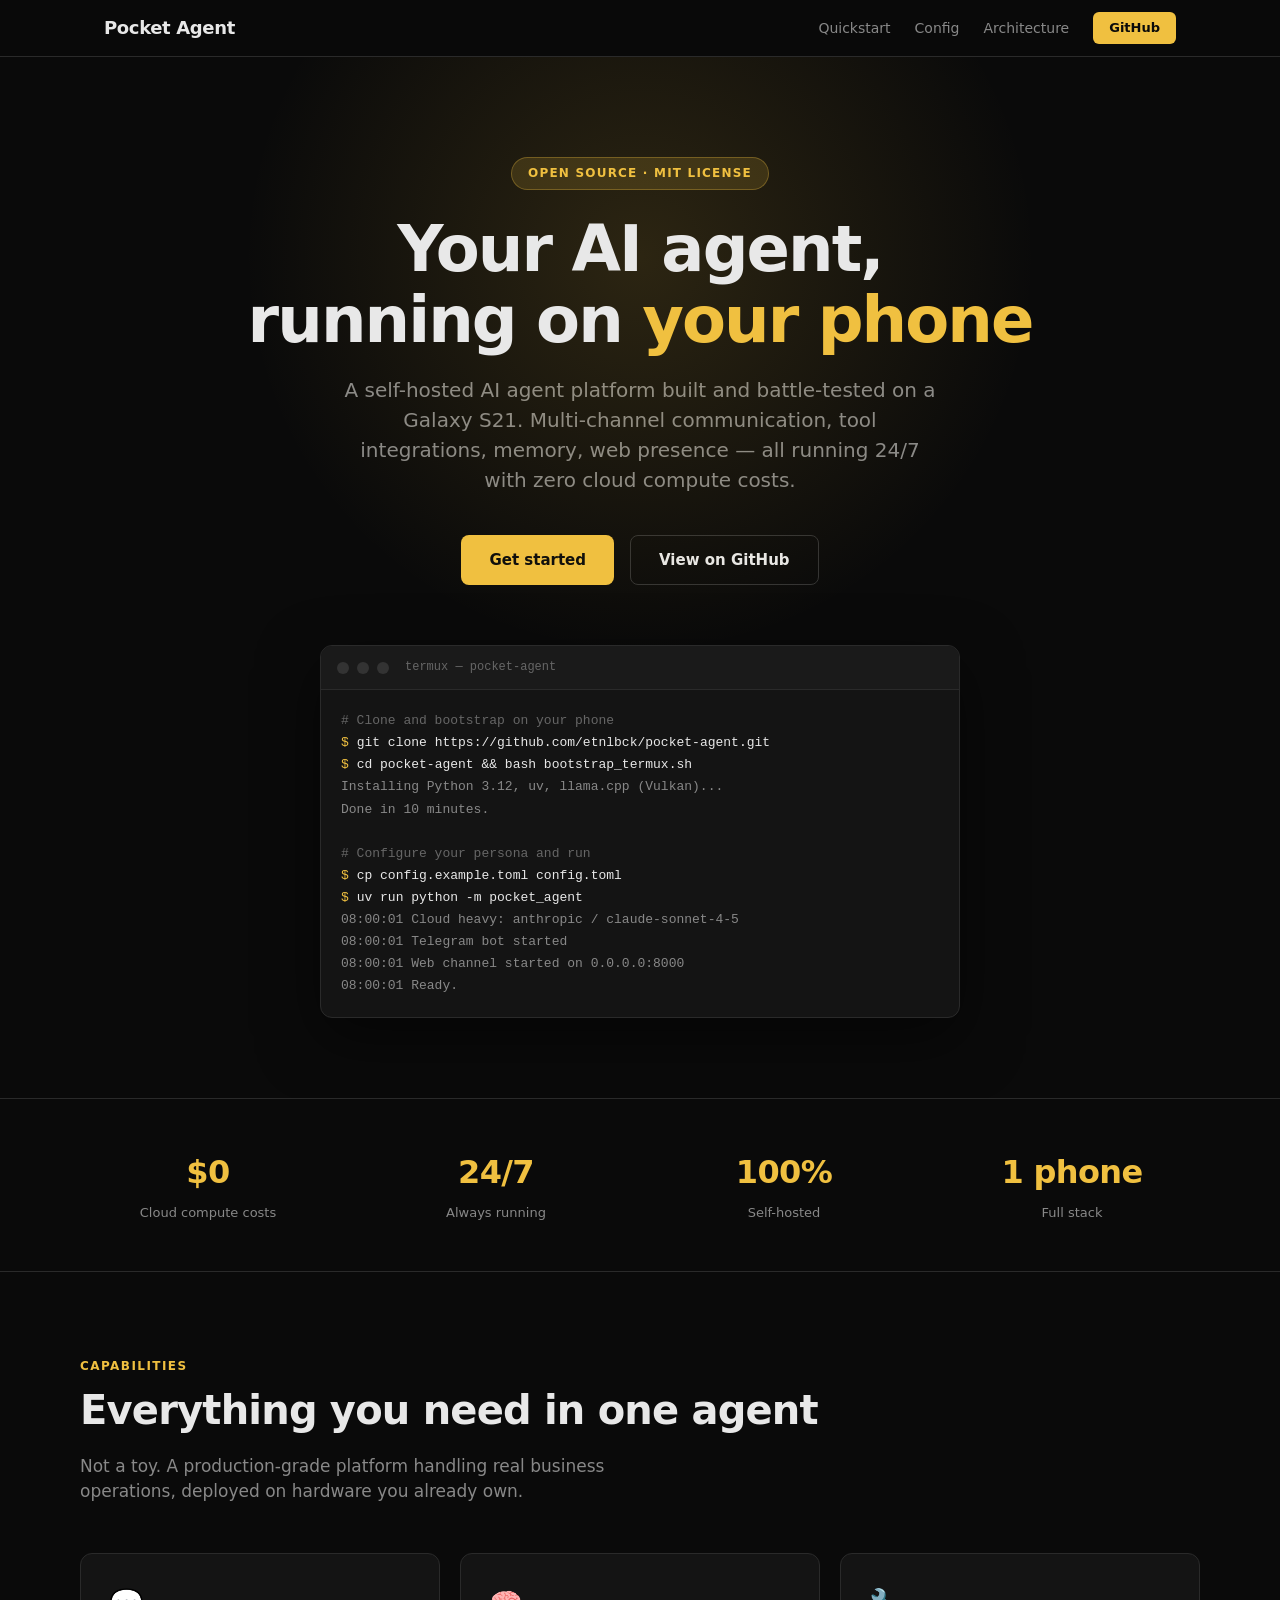
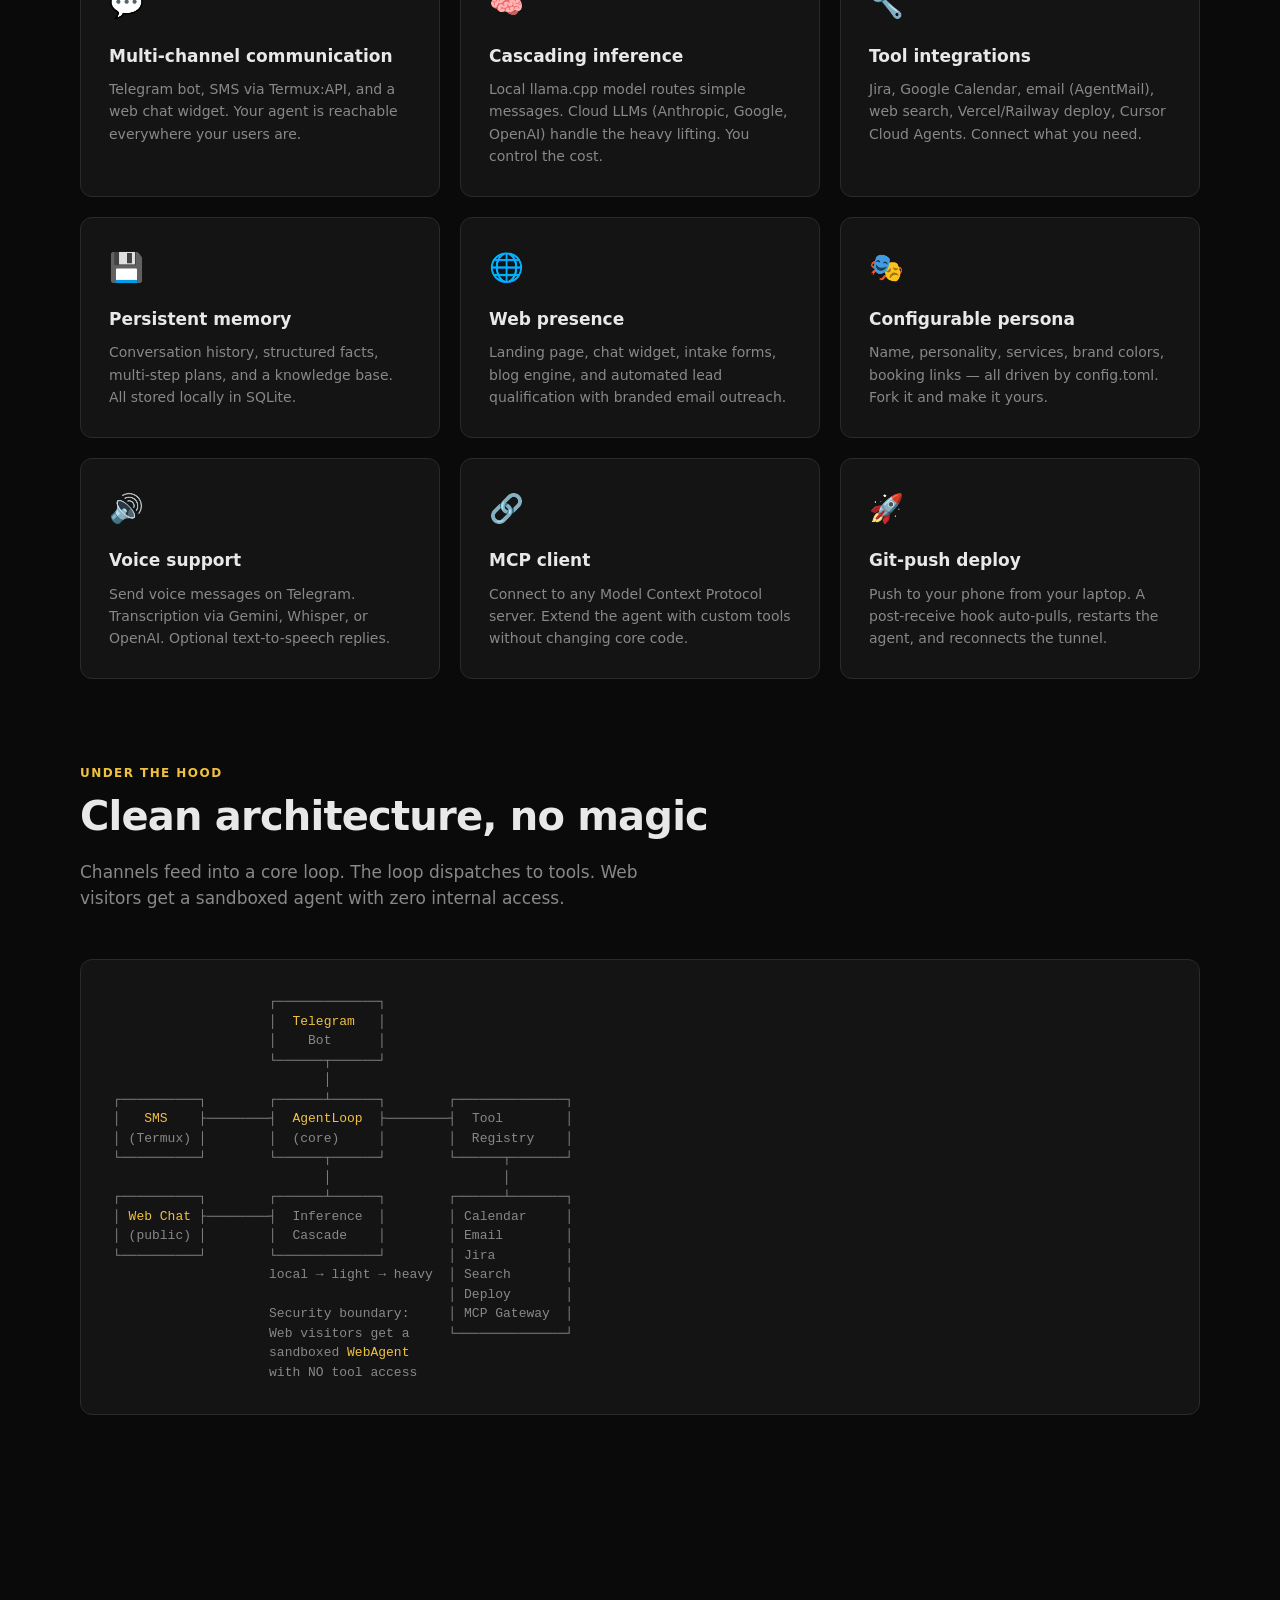
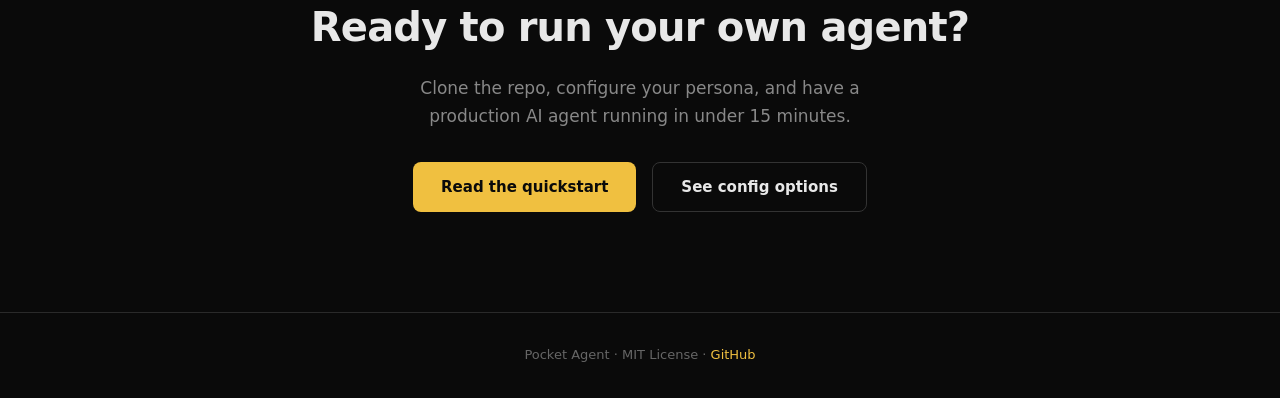
==== docs/index.html @ 8a8de4cc "Add documentation site — dark-themed landing page + 3 docs pages Product showcase landing page with " ====
<!DOCTYPE html>
<html lang="en">
<head>
  <meta charset="utf-8">
  <meta name="viewport" content="width=device-width, initial-scale=1">
  <title>Pocket Agent — Your AI, running on your phone</title>
  <meta name="description" content="A self-hosted AI agent platform that runs on a Galaxy S21 or anywhere. Multi-channel, tool-integrated, configurable persona. Zero cloud compute.">
  <meta property="og:title" content="Pocket Agent">
  <meta property="og:description" content="A self-hosted AI agent platform that runs on your phone — or anywhere.">
  <meta property="og:type" content="website">
  <meta property="og:url" content="https://etnlbck.github.io/pocket-agent/">
  <meta name="twitter:card" content="summary_large_image">
  <link rel="stylesheet" href="assets/style.css">
</head>
<body>

<!-- Nav -->
<nav class="site-nav">
  <div class="container">
    <a href="./" class="nav-brand">Pocket Agent</a>
    <div class="nav-links">
      <a href="quickstart" class="nav-link">Quickstart</a>
      <a href="configuration" class="nav-link">Config</a>
      <a href="architecture" class="nav-link">Architecture</a>
      <a href="https://github.com/etnlbck/pocket-agent" target="_blank" rel="noopener" class="nav-cta">GitHub</a>
    </div>
  </div>
</nav>

<!-- Hero -->
<section class="hero">
  <span class="hero-badge">Open Source &middot; MIT License</span>
  <h1>Your AI agent,<br>running on <span class="accent">your phone</span></h1>
  <p class="subtitle">
    A self-hosted AI agent platform built and battle-tested on a Galaxy S21.
    Multi-channel communication, tool integrations, memory, web presence &mdash;
    all running 24/7 with zero cloud compute costs.
  </p>
  <div class="hero-actions">
    <a href="quickstart" class="btn btn-primary">Get started</a>
    <a href="https://github.com/etnlbck/pocket-agent" target="_blank" rel="noopener" class="btn btn-secondary">View on GitHub</a>
  </div>

  <div class="terminal-preview">
    <div class="terminal">
      <div class="terminal-header">
        <span class="terminal-dot"></span>
        <span class="terminal-dot"></span>
        <span class="terminal-dot"></span>
        <span class="terminal-title">termux &mdash; pocket-agent</span>
      </div>
      <div class="terminal-body"><span class="comment"># Clone and bootstrap on your phone</span>
<span class="prompt">$</span> <span class="cmd">git clone https://github.com/etnlbck/pocket-agent.git</span>
<span class="prompt">$</span> <span class="cmd">cd pocket-agent && bash bootstrap_termux.sh</span>
<span class="output">Installing Python 3.12, uv, llama.cpp (Vulkan)...</span>
<span class="output">Done in 10 minutes.</span>

<span class="comment"># Configure your persona and run</span>
<span class="prompt">$</span> <span class="cmd">cp config.example.toml config.toml</span>
<span class="prompt">$</span> <span class="cmd">uv run python -m pocket_agent</span>
<span class="output">08:00:01 Cloud heavy: anthropic / claude-sonnet-4-5</span>
<span class="output">08:00:01 Telegram bot started</span>
<span class="output">08:00:01 Web channel started on 0.0.0.0:8000</span>
<span class="output">08:00:01 Ready.</span></div>
    </div>
  </div>
</section>

<!-- Stats -->
<section class="stats">
  <div class="container">
    <div>
      <div class="stat-value">$0</div>
      <div class="stat-label">Cloud compute costs</div>
    </div>
    <div>
      <div class="stat-value">24/7</div>
      <div class="stat-label">Always running</div>
    </div>
    <div>
      <div class="stat-value">100%</div>
      <div class="stat-label">Self-hosted</div>
    </div>
    <div>
      <div class="stat-value">1 phone</div>
      <div class="stat-label">Full stack</div>
    </div>
  </div>
</section>

<!-- Features -->
<section class="showcase">
  <div class="container">
    <span class="section-label">Capabilities</span>
    <h2 class="section-title">Everything you need in one agent</h2>
    <p class="section-subtitle">
      Not a toy. A production-grade platform handling real business operations,
      deployed on hardware you already own.
    </p>

    <div class="feature-grid">
      <div class="feature-card">
        <div class="feature-icon">&#x1F4AC;</div>
        <h3>Multi-channel communication</h3>
        <p>Telegram bot, SMS via Termux:API, and a web chat widget. Your agent is reachable everywhere your users are.</p>
      </div>
      <div class="feature-card">
        <div class="feature-icon">&#x1F9E0;</div>
        <h3>Cascading inference</h3>
        <p>Local llama.cpp model routes simple messages. Cloud LLMs (Anthropic, Google, OpenAI) handle the heavy lifting. You control the cost.</p>
      </div>
      <div class="feature-card">
        <div class="feature-icon">&#x1F527;</div>
        <h3>Tool integrations</h3>
        <p>Jira, Google Calendar, email (AgentMail), web search, Vercel/Railway deploy, Cursor Cloud Agents. Connect what you need.</p>
      </div>
      <div class="feature-card">
        <div class="feature-icon">&#x1F4BE;</div>
        <h3>Persistent memory</h3>
        <p>Conversation history, structured facts, multi-step plans, and a knowledge base. All stored locally in SQLite.</p>
      </div>
      <div class="feature-card">
        <div class="feature-icon">&#x1F310;</div>
        <h3>Web presence</h3>
        <p>Landing page, chat widget, intake forms, blog engine, and automated lead qualification with branded email outreach.</p>
      </div>
      <div class="feature-card">
        <div class="feature-icon">&#x1F3AD;</div>
        <h3>Configurable persona</h3>
        <p>Name, personality, services, brand colors, booking links &mdash; all driven by config.toml. Fork it and make it yours.</p>
      </div>
      <div class="feature-card">
        <div class="feature-icon">&#x1F50A;</div>
        <h3>Voice support</h3>
        <p>Send voice messages on Telegram. Transcription via Gemini, Whisper, or OpenAI. Optional text-to-speech replies.</p>
      </div>
      <div class="feature-card">
        <div class="feature-icon">&#x1F517;</div>
        <h3>MCP client</h3>
        <p>Connect to any Model Context Protocol server. Extend the agent with custom tools without changing core code.</p>
      </div>
      <div class="feature-card">
        <div class="feature-icon">&#x1F680;</div>
        <h3>Git-push deploy</h3>
        <p>Push to your phone from your laptop. A post-receive hook auto-pulls, restarts the agent, and reconnects the tunnel.</p>
      </div>
    </div>
  </div>
</section>

<!-- Architecture -->
<section class="showcase" style="padding-top: 0;">
  <div class="container">
    <span class="section-label">Under the hood</span>
    <h2 class="section-title">Clean architecture, no magic</h2>
    <p class="section-subtitle">
      Channels feed into a core loop. The loop dispatches to tools.
      Web visitors get a sandboxed agent with zero internal access.
    </p>

    <div class="arch-diagram">
      <pre>
                    &#x250C;&#x2500;&#x2500;&#x2500;&#x2500;&#x2500;&#x2500;&#x2500;&#x2500;&#x2500;&#x2500;&#x2500;&#x2500;&#x2500;&#x2510;
                    &#x2502;  <span class="highlight">Telegram</span>   &#x2502;
                    &#x2502;    Bot      &#x2502;
                    &#x2514;&#x2500;&#x2500;&#x2500;&#x2500;&#x2500;&#x2500;&#x252C;&#x2500;&#x2500;&#x2500;&#x2500;&#x2500;&#x2500;&#x2518;
                           &#x2502;
&#x250C;&#x2500;&#x2500;&#x2500;&#x2500;&#x2500;&#x2500;&#x2500;&#x2500;&#x2500;&#x2500;&#x2510;        &#x250C;&#x2500;&#x2500;&#x2500;&#x2500;&#x2500;&#x2500;&#x2534;&#x2500;&#x2500;&#x2500;&#x2500;&#x2500;&#x2500;&#x2510;        &#x250C;&#x2500;&#x2500;&#x2500;&#x2500;&#x2500;&#x2500;&#x2500;&#x2500;&#x2500;&#x2500;&#x2500;&#x2500;&#x2500;&#x2500;&#x2510;
&#x2502;   <span class="highlight">SMS</span>    &#x251C;&#x2500;&#x2500;&#x2500;&#x2500;&#x2500;&#x2500;&#x2500;&#x2500;&#x2524;  <span class="highlight">AgentLoop</span>  &#x251C;&#x2500;&#x2500;&#x2500;&#x2500;&#x2500;&#x2500;&#x2500;&#x2500;&#x2524;  Tool        &#x2502;
&#x2502; (Termux) &#x2502;        &#x2502;  (core)     &#x2502;        &#x2502;  Registry    &#x2502;
&#x2514;&#x2500;&#x2500;&#x2500;&#x2500;&#x2500;&#x2500;&#x2500;&#x2500;&#x2500;&#x2500;&#x2518;        &#x2514;&#x2500;&#x2500;&#x2500;&#x2500;&#x2500;&#x2500;&#x252C;&#x2500;&#x2500;&#x2500;&#x2500;&#x2500;&#x2500;&#x2518;        &#x2514;&#x2500;&#x2500;&#x2500;&#x2500;&#x2500;&#x2500;&#x252C;&#x2500;&#x2500;&#x2500;&#x2500;&#x2500;&#x2500;&#x2500;&#x2518;
                           &#x2502;                      &#x2502;
&#x250C;&#x2500;&#x2500;&#x2500;&#x2500;&#x2500;&#x2500;&#x2500;&#x2500;&#x2500;&#x2500;&#x2510;        &#x250C;&#x2500;&#x2500;&#x2500;&#x2500;&#x2500;&#x2500;&#x2534;&#x2500;&#x2500;&#x2500;&#x2500;&#x2500;&#x2500;&#x2510;        &#x250C;&#x2500;&#x2500;&#x2500;&#x2500;&#x2500;&#x2500;&#x2534;&#x2500;&#x2500;&#x2500;&#x2500;&#x2500;&#x2500;&#x2500;&#x2510;
&#x2502; <span class="highlight">Web Chat</span> &#x251C;&#x2500;&#x2500;&#x2500;&#x2500;&#x2500;&#x2500;&#x2500;&#x2500;&#x2524;  Inference  &#x2502;        &#x2502; Calendar     &#x2502;
&#x2502; (public) &#x2502;        &#x2502;  Cascade    &#x2502;        &#x2502; Email        &#x2502;
&#x2514;&#x2500;&#x2500;&#x2500;&#x2500;&#x2500;&#x2500;&#x2500;&#x2500;&#x2500;&#x2500;&#x2518;        &#x2514;&#x2500;&#x2500;&#x2500;&#x2500;&#x2500;&#x2500;&#x2500;&#x2500;&#x2500;&#x2500;&#x2500;&#x2500;&#x2500;&#x2518;        &#x2502; Jira         &#x2502;
                    local &#x2192; light &#x2192; heavy  &#x2502; Search       &#x2502;
                                           &#x2502; Deploy       &#x2502;
                    Security boundary:     &#x2502; MCP Gateway  &#x2502;
                    Web visitors get a     &#x2514;&#x2500;&#x2500;&#x2500;&#x2500;&#x2500;&#x2500;&#x2500;&#x2500;&#x2500;&#x2500;&#x2500;&#x2500;&#x2500;&#x2500;&#x2518;
                    sandboxed <span class="highlight">WebAgent</span>
                    with NO tool access</pre>
    </div>
  </div>
</section>

<!-- CTA -->
<section class="cta-section">
  <h2>Ready to run your own agent?</h2>
  <p>Clone the repo, configure your persona, and have a production AI agent running in under 15 minutes.</p>
  <div class="hero-actions">
    <a href="quickstart" class="btn btn-primary">Read the quickstart</a>
    <a href="configuration" class="btn btn-secondary">See config options</a>
  </div>
</section>

<!-- Footer -->
<footer class="site-footer">
  <p>Pocket Agent &middot; MIT License &middot; <a href="https://github.com/etnlbck/pocket-agent">GitHub</a></p>
</footer>

</body>
</html>
---- docs/assets/style.css ----
/* ── Pocket Agent docs — dark minimal theme ───────────────────────── */
/* Brand: bg #0a0a0a, surface #141414, accent #f0c040                  */

:root {
  --bg: #0a0a0a;
  --surface: #141414;
  --surface-2: #1a1a1a;
  --border: #2a2a2a;
  --border-light: #333;
  --text: #e8e8e8;
  --text-muted: #888;
  --text-dim: #666;
  --accent: #f0c040;
  --accent-dim: #c49a20;
  --accent-glow: rgba(240, 192, 64, 0.15);
  --font: -apple-system, BlinkMacSystemFont, 'Segoe UI', system-ui, sans-serif;
  --mono: 'SF Mono', 'Fira Code', 'JetBrains Mono', Consolas, monospace;
  --max-w: 1120px;
  --max-w-narrow: 780px;
}

*, *::before, *::after { box-sizing: border-box; margin: 0; padding: 0; }

html { scroll-behavior: smooth; }

body {
  background: var(--bg);
  color: var(--text);
  font-family: var(--font);
  font-size: 16px;
  line-height: 1.6;
  -webkit-font-smoothing: antialiased;
  -moz-osx-font-smoothing: grayscale;
}

a { color: var(--accent); text-decoration: none; transition: color 0.2s; }
a:hover { color: #fff; }

img { max-width: 100%; height: auto; }

/* ── Site nav ────────────────────────────────────────────────────── */

.site-nav {
  position: sticky;
  top: 0;
  z-index: 100;
  background: rgba(10, 10, 10, 0.85);
  backdrop-filter: blur(12px);
  -webkit-backdrop-filter: blur(12px);
  border-bottom: 1px solid var(--border);
}

.site-nav .container {
  max-width: var(--max-w);
  margin: 0 auto;
  padding: 0 24px;
  display: flex;
  align-items: center;
  justify-content: space-between;
  height: 56px;
}

.nav-brand {
  font-weight: 700;
  font-size: 18px;
  color: var(--text);
  letter-spacing: -0.02em;
}
.nav-brand:hover { color: var(--accent); }

.nav-links { display: flex; gap: 24px; align-items: center; }

.nav-link {
  font-size: 14px;
  color: var(--text-muted);
  font-weight: 500;
  transition: color 0.2s;
}
.nav-link:hover, .nav-link.active { color: var(--accent); }

.nav-cta {
  font-size: 13px;
  font-weight: 600;
  color: var(--bg);
  background: var(--accent);
  padding: 6px 16px;
  border-radius: 6px;
  transition: background 0.2s;
}
.nav-cta:hover { background: #fff; color: var(--bg); }

/* ── Hero ────────────────────────────────────────────────────────── */

.hero {
  padding: 100px 24px 80px;
  text-align: center;
  position: relative;
  overflow: hidden;
}

.hero::before {
  content: '';
  position: absolute;
  top: -200px;
  left: 50%;
  transform: translateX(-50%);
  width: 800px;
  height: 800px;
  background: radial-gradient(circle, var(--accent-glow) 0%, transparent 70%);
  pointer-events: none;
}

.hero-badge {
  display: inline-block;
  font-size: 12px;
  font-weight: 600;
  text-transform: uppercase;
  letter-spacing: 0.1em;
  color: var(--accent);
  background: var(--accent-glow);
  border: 1px solid rgba(240, 192, 64, 0.3);
  padding: 6px 16px;
  border-radius: 100px;
  margin-bottom: 24px;
}

.hero h1 {
  font-size: clamp(36px, 6vw, 64px);
  font-weight: 800;
  line-height: 1.1;
  letter-spacing: -0.03em;
  margin-bottom: 20px;
  position: relative;
}

.hero h1 .accent { color: var(--accent); }

.hero .subtitle {
  font-size: clamp(16px, 2.5vw, 20px);
  color: var(--text-muted);
  max-width: 600px;
  margin: 0 auto 40px;
  line-height: 1.5;
}

.hero-actions {
  display: flex;
  gap: 16px;
  justify-content: center;
  flex-wrap: wrap;
}

.btn {
  display: inline-flex;
  align-items: center;
  gap: 8px;
  padding: 12px 28px;
  border-radius: 8px;
  font-size: 15px;
  font-weight: 600;
  font-family: var(--font);
  cursor: pointer;
  border: none;
  transition: all 0.2s;
}

.btn-primary {
  background: var(--accent);
  color: var(--bg);
}
.btn-primary:hover { background: #fff; color: var(--bg); }

.btn-secondary {
  background: transparent;
  color: var(--text);
  border: 1px solid var(--border-light);
}
.btn-secondary:hover { border-color: var(--accent); color: var(--accent); }

/* ── Terminal preview ────────────────────────────────────────────── */

.terminal-preview {
  max-width: 640px;
  margin: 60px auto 0;
  position: relative;
}

.terminal {
  background: var(--surface);
  border: 1px solid var(--border);
  border-radius: 12px;
  overflow: hidden;
  text-align: left;
  box-shadow: 0 20px 60px rgba(0, 0, 0, 0.5);
}

.terminal-header {
  display: flex;
  align-items: center;
  gap: 8px;
  padding: 12px 16px;
  background: var(--surface-2);
  border-bottom: 1px solid var(--border);
}

.terminal-dot {
  width: 12px;
  height: 12px;
  border-radius: 50%;
  background: var(--border-light);
}

.terminal-title {
  font-size: 12px;
  color: var(--text-dim);
  font-family: var(--mono);
  margin-left: 8px;
}

.terminal-body {
  padding: 20px;
  font-family: var(--mono);
  font-size: 13px;
  line-height: 1.7;
  overflow-x: auto;
  white-space: pre-wrap;
  word-break: break-word;
}

.terminal-body .prompt { color: var(--accent); }
.terminal-body .comment { color: var(--text-dim); }
.terminal-body .output { color: var(--text-muted); }
.terminal-body .cmd { color: var(--text); }

/* ── Showcase section ────────────────────────────────────────────── */

.showcase {
  padding: 80px 24px;
}

.showcase .container {
  max-width: var(--max-w);
  margin: 0 auto;
}

.section-label {
  font-size: 12px;
  font-weight: 600;
  text-transform: uppercase;
  letter-spacing: 0.12em;
  color: var(--accent);
  margin-bottom: 12px;
}

.section-title {
  font-size: clamp(28px, 4vw, 40px);
  font-weight: 700;
  letter-spacing: -0.02em;
  margin-bottom: 12px;
}

.section-subtitle {
  font-size: 17px;
  color: var(--text-muted);
  max-width: 560px;
  margin-bottom: 48px;
  line-height: 1.5;
}

/* ── Feature grid ────────────────────────────────────────────────── */

.feature-grid {
  display: grid;
  grid-template-columns: repeat(auto-fit, minmax(300px, 1fr));
  gap: 20px;
}

.feature-card {
  background: var(--surface);
  border: 1px solid var(--border);
  border-radius: 12px;
  padding: 28px;
  transition: border-color 0.2s, transform 0.2s;
}

.feature-card:hover {
  border-color: var(--border-light);
  transform: translateY(-2px);
}

.feature-icon {
  font-size: 28px;
  margin-bottom: 16px;
}

.feature-card h3 {
  font-size: 17px;
  font-weight: 600;
  margin-bottom: 8px;
}

.feature-card p {
  font-size: 14px;
  color: var(--text-muted);
  line-height: 1.6;
}

/* ── Stats bar ───────────────────────────────────────────────────── */

.stats {
  padding: 48px 24px;
  border-top: 1px solid var(--border);
  border-bottom: 1px solid var(--border);
}

.stats .container {
  max-width: var(--max-w);
  margin: 0 auto;
  display: grid;
  grid-template-columns: repeat(auto-fit, minmax(160px, 1fr));
  gap: 32px;
  text-align: center;
}

.stat-value {
  font-size: 32px;
  font-weight: 800;
  color: var(--accent);
  letter-spacing: -0.02em;
}

.stat-label {
  font-size: 13px;
  color: var(--text-muted);
  margin-top: 4px;
}

/* ── Architecture diagram ────────────────────────────────────────── */

.arch-diagram {
  background: var(--surface);
  border: 1px solid var(--border);
  border-radius: 12px;
  padding: 32px;
  margin-top: 48px;
  overflow-x: auto;
}

.arch-diagram pre {
  font-family: var(--mono);
  font-size: 13px;
  line-height: 1.5;
  color: var(--text-muted);
  white-space: pre;
}

.arch-diagram .highlight { color: var(--accent); }

/* ── CTA section ─────────────────────────────────────────────────── */

.cta-section {
  padding: 100px 24px;
  text-align: center;
}

.cta-section h2 {
  font-size: clamp(28px, 4vw, 40px);
  font-weight: 700;
  letter-spacing: -0.02em;
  margin-bottom: 16px;
}

.cta-section p {
  font-size: 17px;
  color: var(--text-muted);
  max-width: 480px;
  margin: 0 auto 32px;
}

/* ── Footer ──────────────────────────────────────────────────────── */

.site-footer {
  border-top: 1px solid var(--border);
  padding: 32px 24px;
  text-align: center;
}

.site-footer p {
  font-size: 13px;
  color: var(--text-dim);
}

/* ── Docs layout ─────────────────────────────────────────────────── */

.docs-layout {
  max-width: var(--max-w);
  margin: 0 auto;
  padding: 48px 24px 80px;
  display: grid;
  grid-template-columns: 220px 1fr;
  gap: 48px;
}

.docs-sidebar {
  position: sticky;
  top: 72px;
  align-self: start;
  max-height: calc(100vh - 88px);
  overflow-y: auto;
}

.docs-sidebar h4 {
  font-size: 11px;
  text-transform: uppercase;
  letter-spacing: 0.12em;
  color: var(--text-dim);
  margin-bottom: 12px;
  margin-top: 24px;
}

.docs-sidebar h4:first-child { margin-top: 0; }

.docs-sidebar a {
  display: block;
  font-size: 14px;
  color: var(--text-muted);
  padding: 5px 0;
  transition: color 0.15s;
}

.docs-sidebar a:hover { color: var(--text); }
.docs-sidebar a.active { color: var(--accent); font-weight: 500; }

.docs-content {
  min-width: 0;
}

.docs-content h1 {
  font-size: 36px;
  font-weight: 700;
  letter-spacing: -0.02em;
  margin-bottom: 8px;
}

.docs-content .lead {
  font-size: 18px;
  color: var(--text-muted);
  margin-bottom: 40px;
  line-height: 1.5;
}

.docs-content h2 {
  font-size: 24px;
  font-weight: 600;
  letter-spacing: -0.01em;
  margin: 48px 0 16px;
  padding-top: 24px;
  border-top: 1px solid var(--border);
}

.docs-content h2:first-of-type { margin-top: 0; border-top: none; padding-top: 0; }

.docs-content h3 {
  font-size: 18px;
  font-weight: 600;
  margin: 32px 0 12px;
}

.docs-content p {
  margin-bottom: 16px;
  line-height: 1.7;
}

.docs-content ul, .docs-content ol {
  margin: 0 0 16px 20px;
}

.docs-content li {
  margin-bottom: 6px;
  line-height: 1.6;
}

.docs-content code {
  font-family: var(--mono);
  font-size: 0.9em;
  background: var(--surface-2);
  padding: 2px 6px;
  border-radius: 4px;
  color: var(--accent);
}

.docs-content pre {
  background: var(--surface);
  border: 1px solid var(--border);
  border-radius: 8px;
  padding: 20px;
  margin: 0 0 24px;
  overflow-x: auto;
}

.docs-content pre code {
  background: none;
  padding: 0;
  font-size: 13px;
  line-height: 1.6;
  color: var(--text);
}

.docs-content table {
  width: 100%;
  border-collapse: collapse;
  margin: 0 0 24px;
  font-size: 14px;
}

.docs-content th, .docs-content td {
  text-align: left;
  padding: 10px 16px;
  border-bottom: 1px solid var(--border);
}

.docs-content th {
  font-weight: 600;
  color: var(--text-muted);
  font-size: 12px;
  text-transform: uppercase;
  letter-spacing: 0.06em;
}

.docs-content td code { font-size: 0.85em; }

/* callout boxes */
.callout {
  background: var(--surface);
  border-left: 3px solid var(--accent);
  border-radius: 0 8px 8px 0;
  padding: 16px 20px;
  margin: 0 0 24px;
  font-size: 14px;
}

.callout p { margin-bottom: 0; }
.callout strong { color: var(--accent); }

/* step indicators */
.step {
  display: inline-flex;
  align-items: center;
  justify-content: center;
  width: 28px;
  height: 28px;
  background: var(--accent);
  color: var(--bg);
  font-weight: 700;
  font-size: 13px;
  border-radius: 50%;
  margin-right: 10px;
  flex-shrink: 0;
}

/* ── Responsive ──────────────────────────────────────────────────── */

@media (max-width: 768px) {
  .docs-layout {
    grid-template-columns: 1fr;
    gap: 0;
  }

  .docs-sidebar {
    position: static;
    max-height: none;
    border-bottom: 1px solid var(--border);
    padding-bottom: 24px;
    margin-bottom: 32px;
  }

  .hero { padding: 64px 20px 48px; }
  .showcase { padding: 48px 20px; }
  .feature-grid { grid-template-columns: 1fr; }
  .terminal-preview { margin-top: 40px; }
  .nav-links { gap: 12px; }
  .nav-link { font-size: 13px; }
}

@media (max-width: 480px) {
  .hero-actions { flex-direction: column; align-items: center; }
  .btn { width: 100%; max-width: 280px; justify-content: center; }
  .stats .container { grid-template-columns: repeat(2, 1fr); }
}
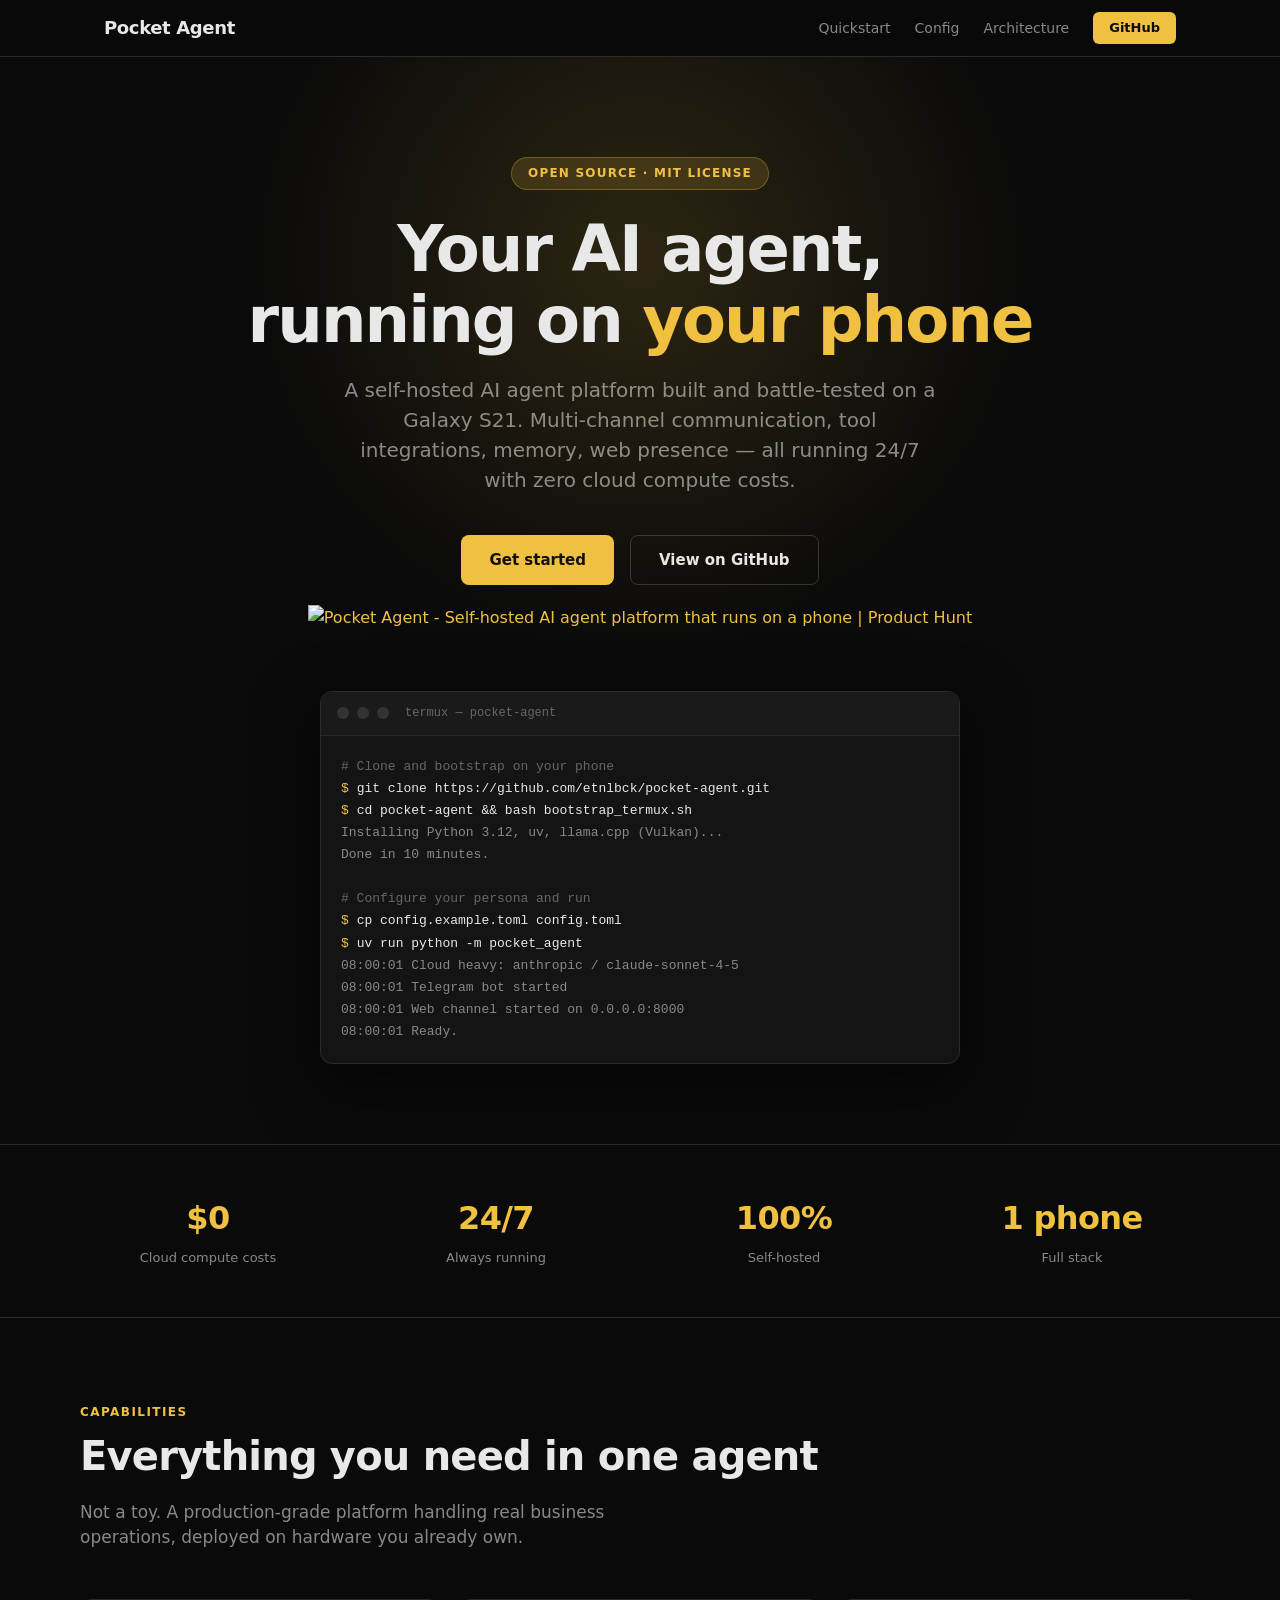
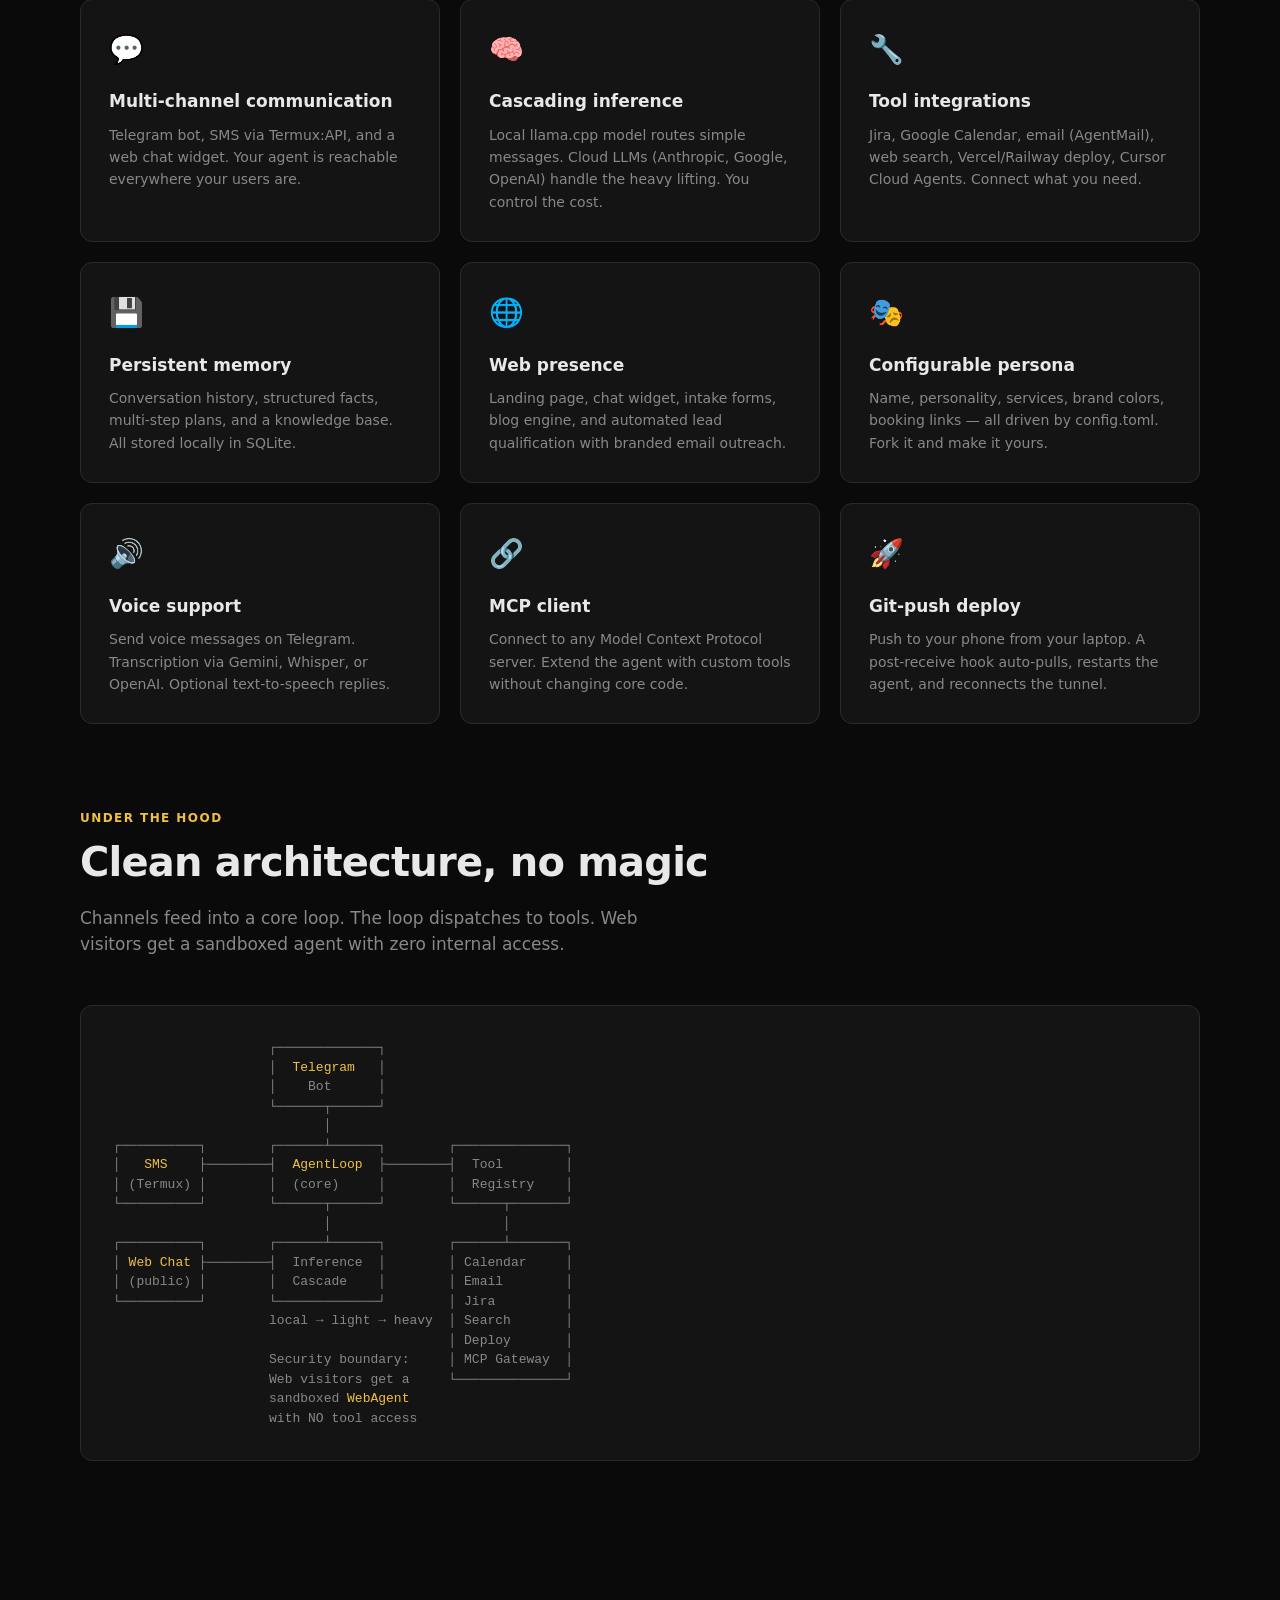
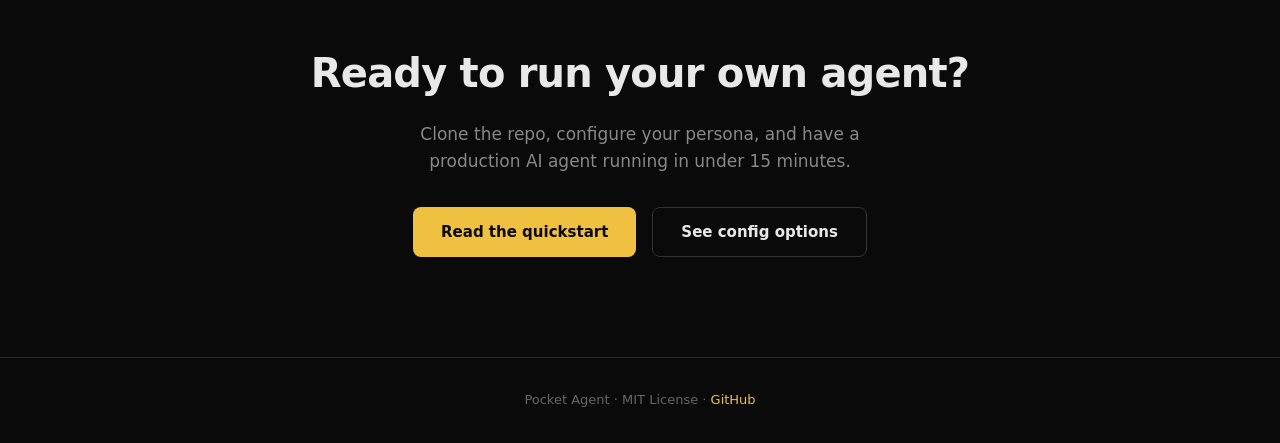
==== commit 51da5b23: "Add Product Hunt featured badge to landing page hero Co-Authored-By: Claude Opus 4.6 <noreply@anthro" ====
--- a/docs/index.html
+++ b/docs/index.html
@@ -39,6 +39,9 @@
   <div class="hero-actions">
     <a href="quickstart" class="btn btn-primary">Get started</a>
     <a href="https://github.com/etnlbck/pocket-agent" target="_blank" rel="noopener" class="btn btn-secondary">View on GitHub</a>
+  </div>
+  <div class="hero-ph-badge">
+    <a href="https://www.producthunt.com/products/pocket-agent-2?embed=true&amp;utm_source=badge-featured&amp;utm_medium=badge&amp;utm_campaign=badge-pocket-agent-2" target="_blank" rel="noopener noreferrer"><img alt="Pocket Agent - Self-hosted AI agent platform that runs on a phone | Product Hunt" width="250" height="54" src="https://api.producthunt.com/widgets/embed-image/v1/featured.svg?post_id=1154398&amp;theme=dark&amp;t=1779595840074"></a>
   </div>
 
   <div class="terminal-preview">
--- a/docs/assets/style.css
+++ b/docs/assets/style.css
@@ -150,6 +150,12 @@
   flex-wrap: wrap;
 }
 
+.hero-ph-badge {
+  margin-top: 20px;
+  display: flex;
+  justify-content: center;
+}
+
 .btn {
   display: inline-flex;
   align-items: center;
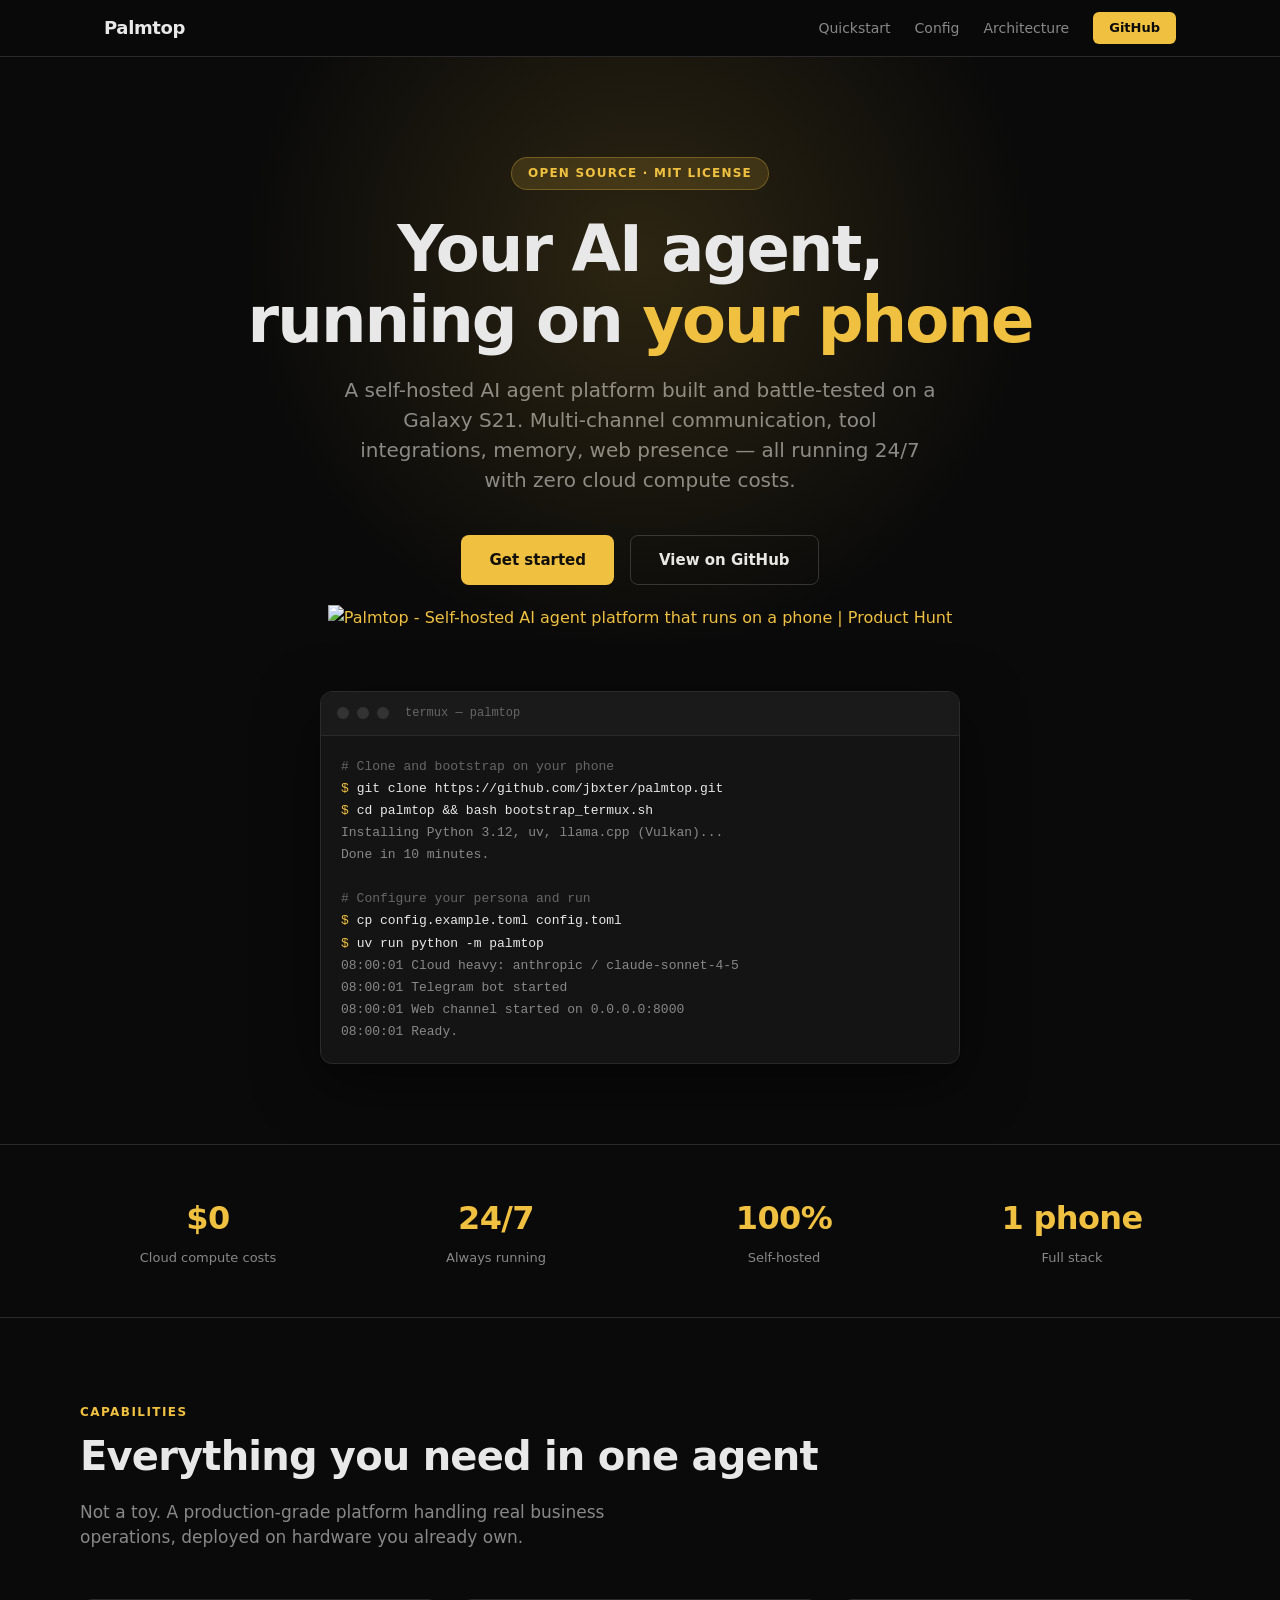
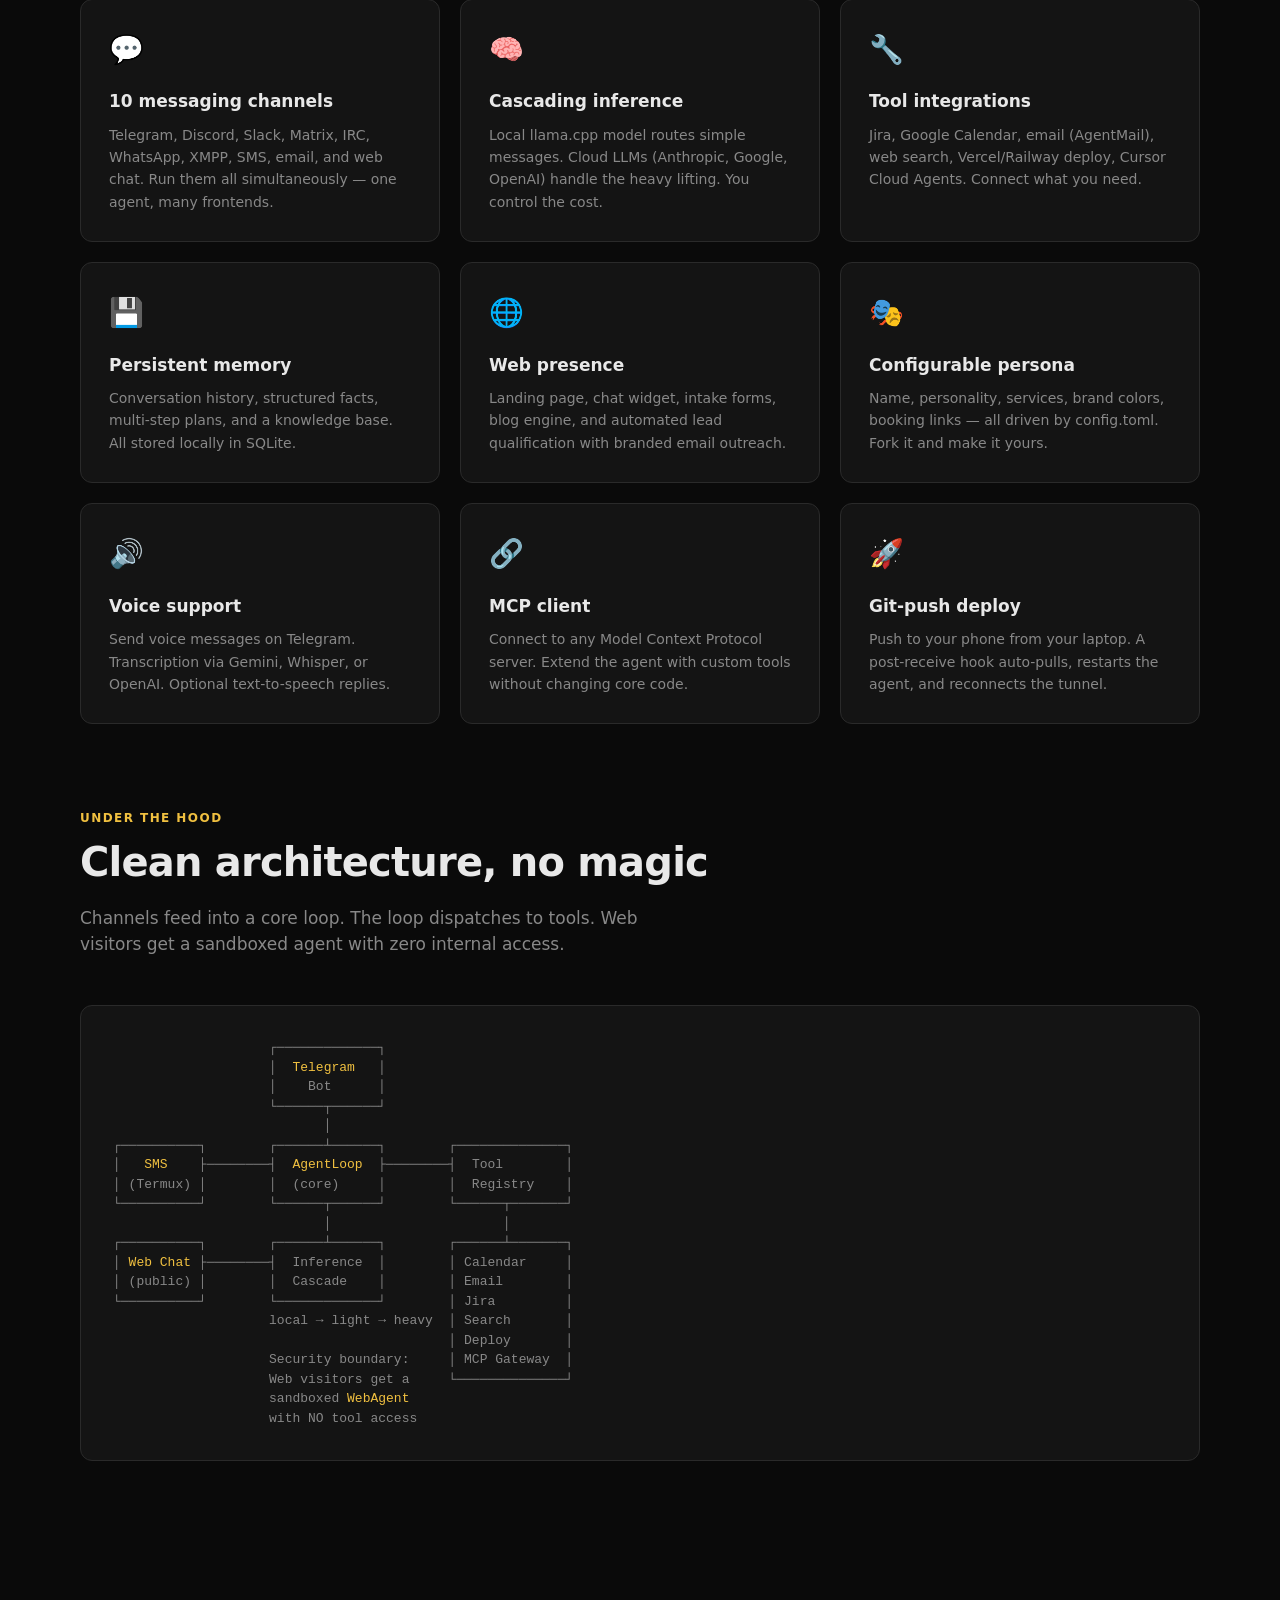
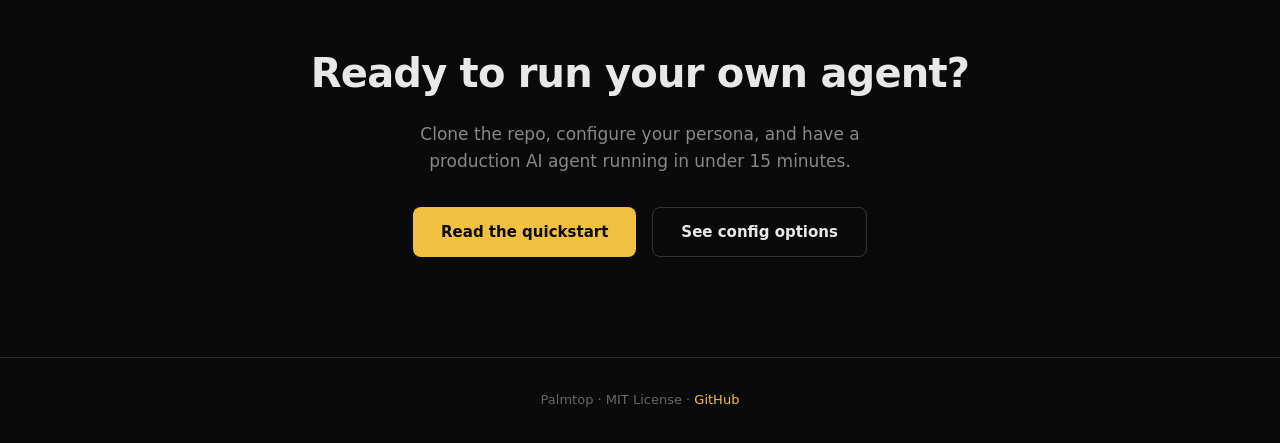
==== commit 0d5e442d: "Update docs site with all new channels, security, and multi-channel mode Covers WhatsApp, XMPP, Scut" ====
--- a/docs/index.html
+++ b/docs/index.html
@@ -3,12 +3,12 @@
 <head>
   <meta charset="utf-8">
   <meta name="viewport" content="width=device-width, initial-scale=1">
-  <title>Pocket Agent — Your AI, running on your phone</title>
+  <title>Palmtop — Your AI, running on your phone</title>
   <meta name="description" content="A self-hosted AI agent platform that runs on a Galaxy S21 or anywhere. Multi-channel, tool-integrated, configurable persona. Zero cloud compute.">
-  <meta property="og:title" content="Pocket Agent">
+  <meta property="og:title" content="Palmtop">
   <meta property="og:description" content="A self-hosted AI agent platform that runs on your phone — or anywhere.">
   <meta property="og:type" content="website">
-  <meta property="og:url" content="https://etnlbck.github.io/pocket-agent/">
+  <meta property="og:url" content="https://jbxter.github.io/palmtop/">
   <meta name="twitter:card" content="summary_large_image">
   <link rel="stylesheet" href="assets/style.css">
 </head>
@@ -17,12 +17,12 @@
 <!-- Nav -->
 <nav class="site-nav">
   <div class="container">
-    <a href="./" class="nav-brand">Pocket Agent</a>
+    <a href="./" class="nav-brand">Palmtop</a>
     <div class="nav-links">
       <a href="quickstart" class="nav-link">Quickstart</a>
       <a href="configuration" class="nav-link">Config</a>
       <a href="architecture" class="nav-link">Architecture</a>
-      <a href="https://github.com/etnlbck/pocket-agent" target="_blank" rel="noopener" class="nav-cta">GitHub</a>
+      <a href="https://github.com/jbxter/palmtop" target="_blank" rel="noopener" class="nav-cta">GitHub</a>
     </div>
   </div>
 </nav>
@@ -38,10 +38,10 @@
   </p>
   <div class="hero-actions">
     <a href="quickstart" class="btn btn-primary">Get started</a>
-    <a href="https://github.com/etnlbck/pocket-agent" target="_blank" rel="noopener" class="btn btn-secondary">View on GitHub</a>
+    <a href="https://github.com/jbxter/palmtop" target="_blank" rel="noopener" class="btn btn-secondary">View on GitHub</a>
   </div>
   <div class="hero-ph-badge">
-    <a href="https://www.producthunt.com/products/pocket-agent-2?embed=true&amp;utm_source=badge-featured&amp;utm_medium=badge&amp;utm_campaign=badge-pocket-agent-2" target="_blank" rel="noopener noreferrer"><img alt="Pocket Agent - Self-hosted AI agent platform that runs on a phone | Product Hunt" width="250" height="54" src="https://api.producthunt.com/widgets/embed-image/v1/featured.svg?post_id=1154398&amp;theme=dark&amp;t=1779595840074"></a>
+    <a href="https://www.producthunt.com/products/pocket-agent-2?embed=true&amp;utm_source=badge-featured&amp;utm_medium=badge&amp;utm_campaign=badge-pocket-agent-2" target="_blank" rel="noopener noreferrer"><img alt="Palmtop - Self-hosted AI agent platform that runs on a phone | Product Hunt" width="250" height="54" src="https://api.producthunt.com/widgets/embed-image/v1/featured.svg?post_id=1154398&amp;theme=dark&amp;t=1779595840074"></a>
   </div>
 
   <div class="terminal-preview">
@@ -50,17 +50,17 @@
         <span class="terminal-dot"></span>
         <span class="terminal-dot"></span>
         <span class="terminal-dot"></span>
-        <span class="terminal-title">termux &mdash; pocket-agent</span>
+        <span class="terminal-title">termux &mdash; palmtop</span>
       </div>
       <div class="terminal-body"><span class="comment"># Clone and bootstrap on your phone</span>
-<span class="prompt">$</span> <span class="cmd">git clone https://github.com/etnlbck/pocket-agent.git</span>
-<span class="prompt">$</span> <span class="cmd">cd pocket-agent && bash bootstrap_termux.sh</span>
+<span class="prompt">$</span> <span class="cmd">git clone https://github.com/jbxter/palmtop.git</span>
+<span class="prompt">$</span> <span class="cmd">cd palmtop && bash bootstrap_termux.sh</span>
 <span class="output">Installing Python 3.12, uv, llama.cpp (Vulkan)...</span>
 <span class="output">Done in 10 minutes.</span>
 
 <span class="comment"># Configure your persona and run</span>
 <span class="prompt">$</span> <span class="cmd">cp config.example.toml config.toml</span>
-<span class="prompt">$</span> <span class="cmd">uv run python -m pocket_agent</span>
+<span class="prompt">$</span> <span class="cmd">uv run python -m palmtop</span>
 <span class="output">08:00:01 Cloud heavy: anthropic / claude-sonnet-4-5</span>
 <span class="output">08:00:01 Telegram bot started</span>
 <span class="output">08:00:01 Web channel started on 0.0.0.0:8000</span>
@@ -104,8 +104,8 @@
     <div class="feature-grid">
       <div class="feature-card">
         <div class="feature-icon">&#x1F4AC;</div>
-        <h3>Multi-channel communication</h3>
-        <p>Telegram bot, SMS via Termux:API, and a web chat widget. Your agent is reachable everywhere your users are.</p>
+        <h3>10 messaging channels</h3>
+        <p>Telegram, Discord, Slack, Matrix, IRC, WhatsApp, XMPP, SMS, email, and web chat. Run them all simultaneously &mdash; one agent, many frontends.</p>
       </div>
       <div class="feature-card">
         <div class="feature-icon">&#x1F9E0;</div>
@@ -199,7 +199,7 @@
 
 <!-- Footer -->
 <footer class="site-footer">
-  <p>Pocket Agent &middot; MIT License &middot; <a href="https://github.com/etnlbck/pocket-agent">GitHub</a></p>
+  <p>Palmtop &middot; MIT License &middot; <a href="https://github.com/jbxter/palmtop">GitHub</a></p>
 </footer>
 
 </body>
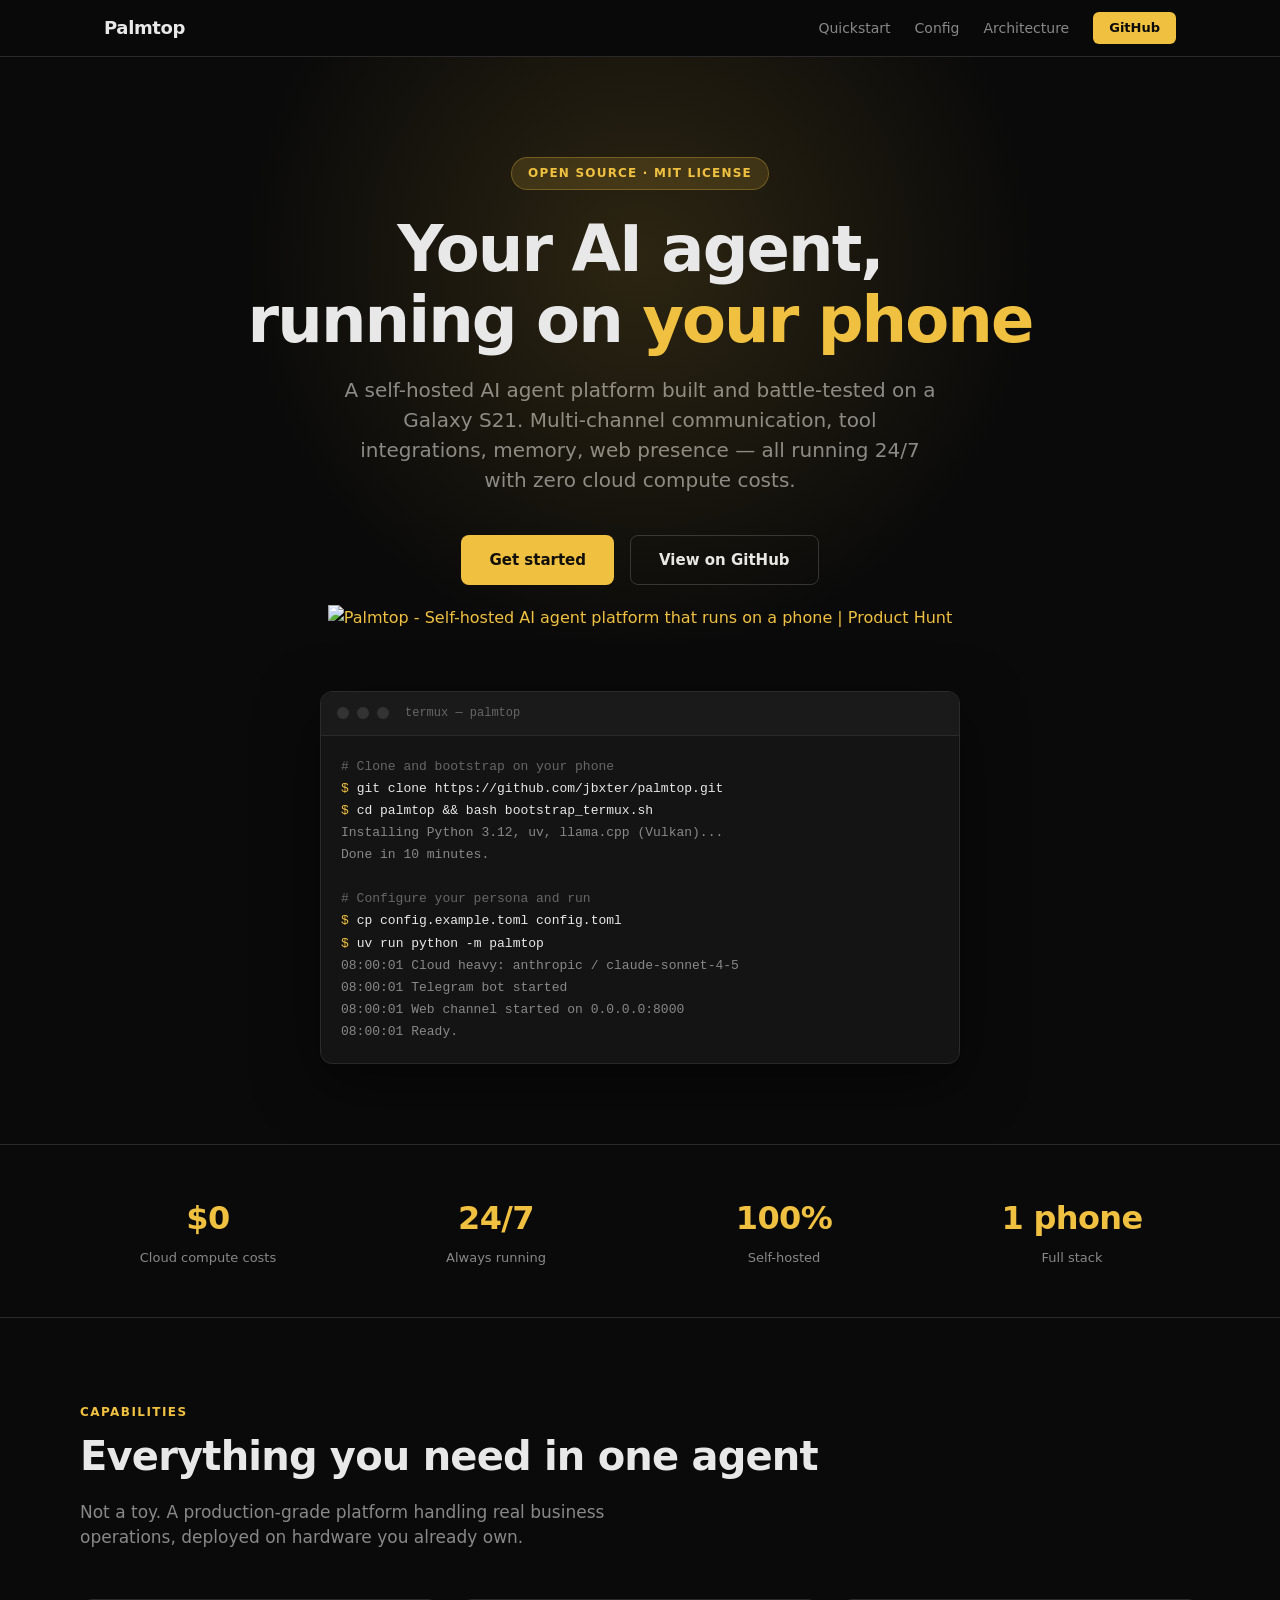
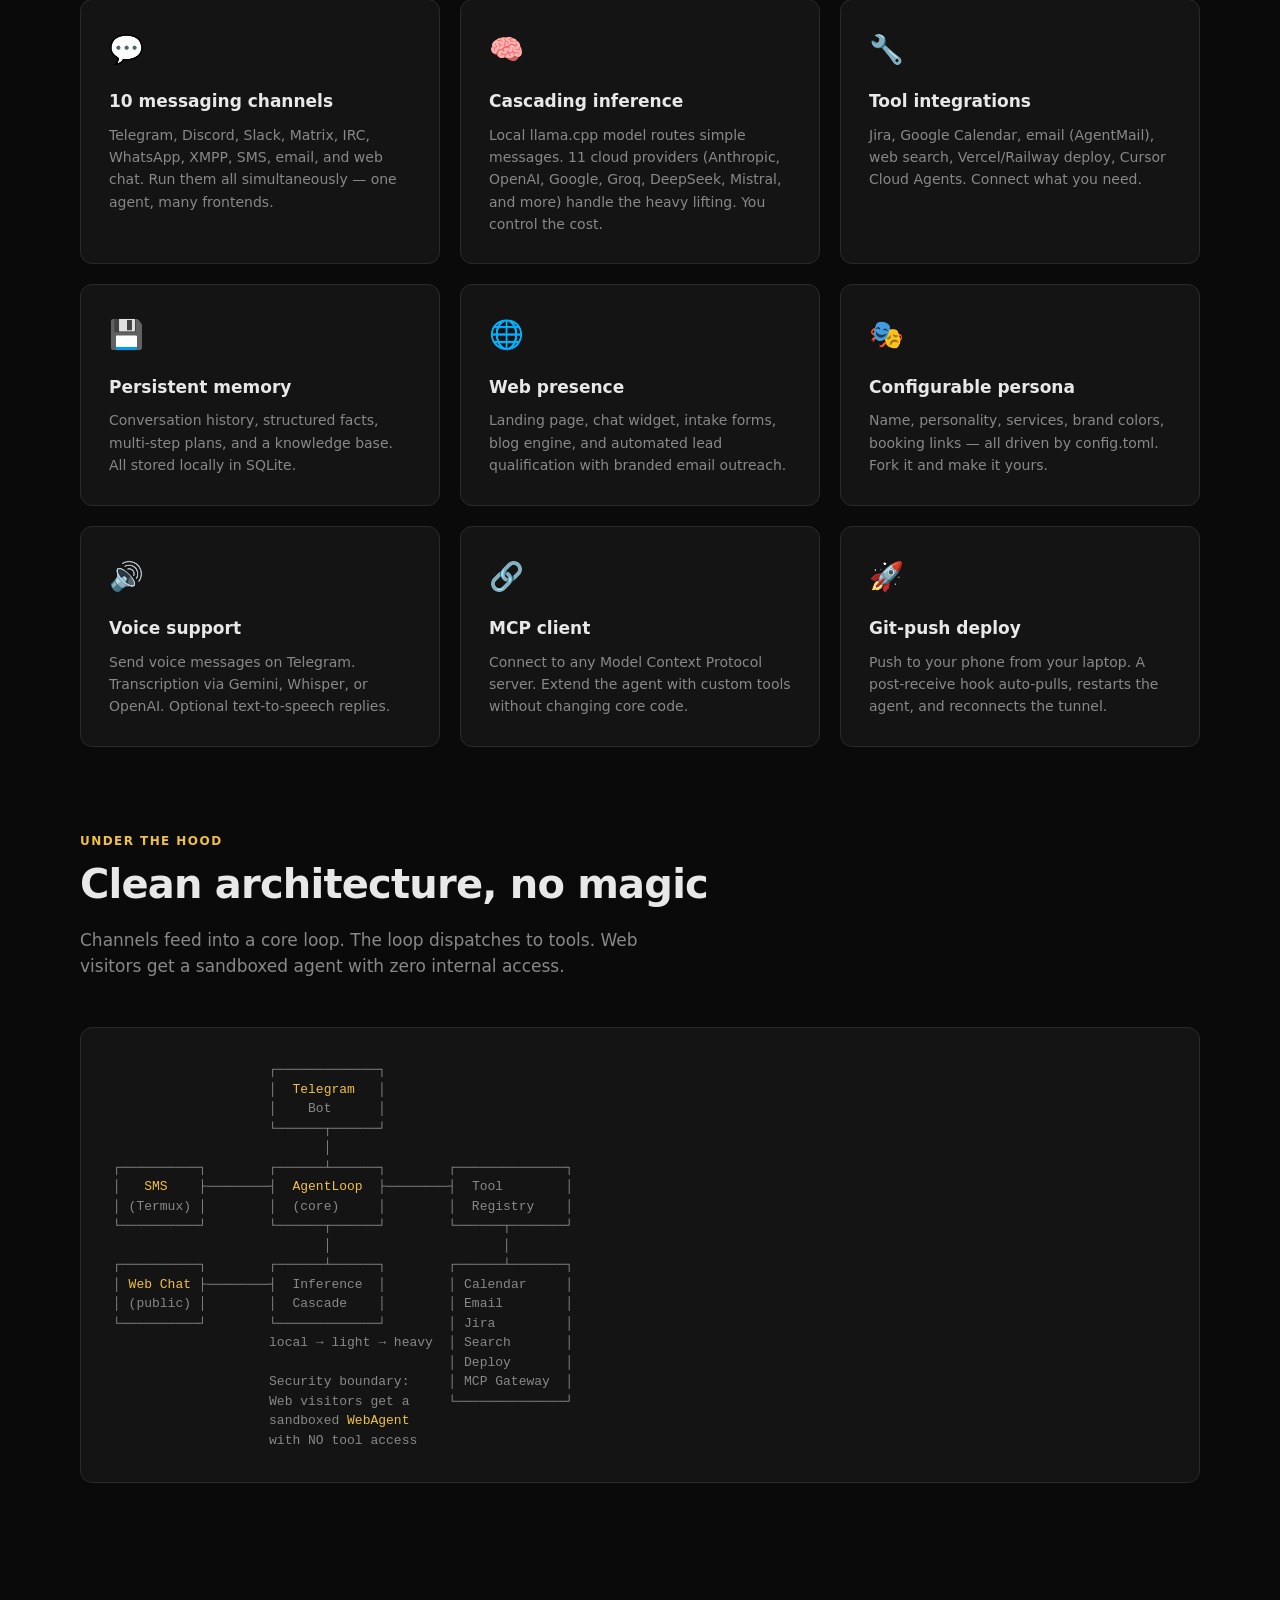
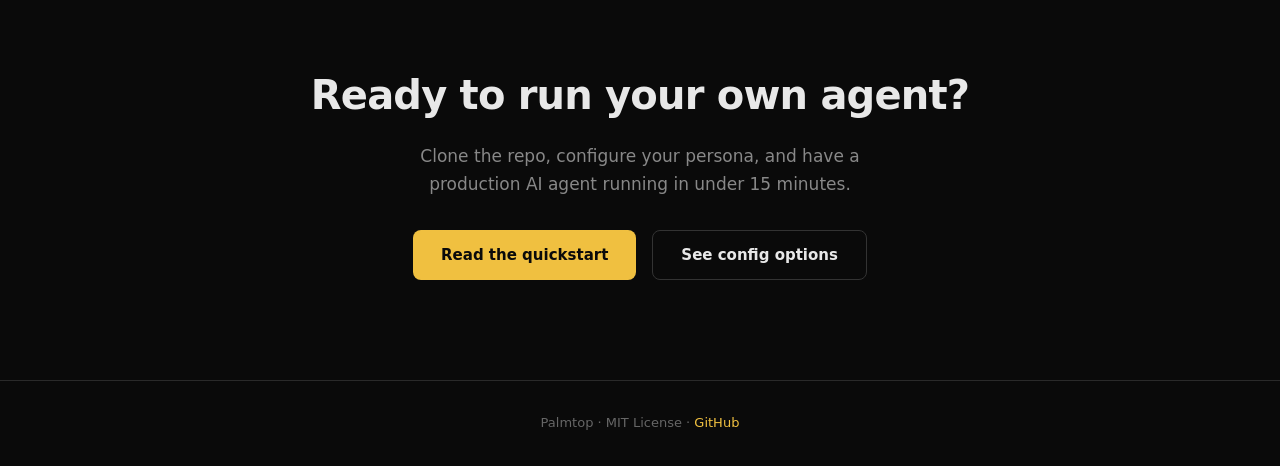
==== commit 2d1794f1: "Clarify llama.cpp as recommended local backend for Termux Ollama is a desktop/laptop alternative — o" ====
--- a/docs/index.html
+++ b/docs/index.html
@@ -110,7 +110,7 @@
       <div class="feature-card">
         <div class="feature-icon">&#x1F9E0;</div>
         <h3>Cascading inference</h3>
-        <p>Local llama.cpp model routes simple messages. Cloud LLMs (Anthropic, Google, OpenAI) handle the heavy lifting. You control the cost.</p>
+        <p>Local llama.cpp model routes simple messages. 11 cloud providers (Anthropic, OpenAI, Google, Groq, DeepSeek, Mistral, and more) handle the heavy lifting. You control the cost.</p>
       </div>
       <div class="feature-card">
         <div class="feature-icon">&#x1F527;</div>
